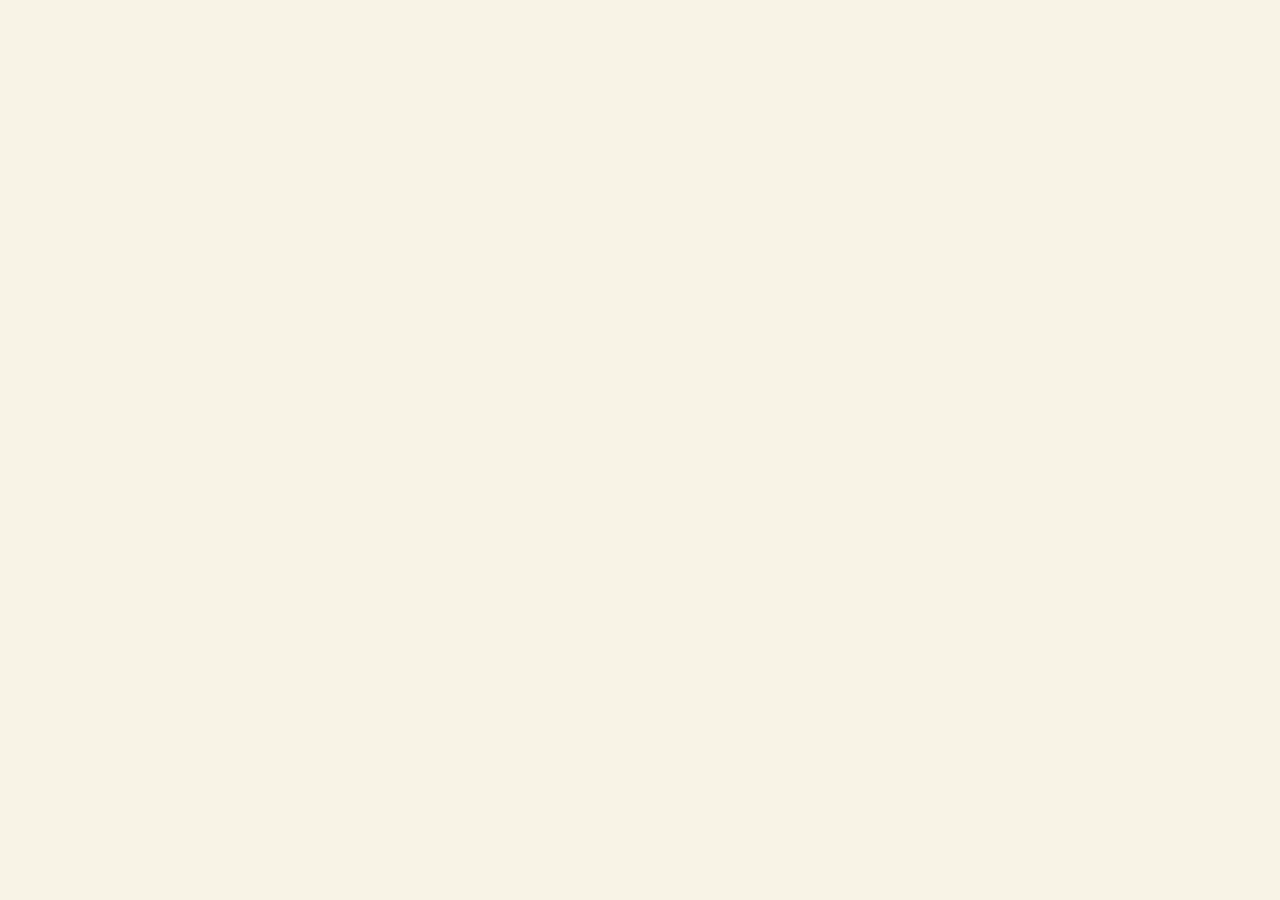
==== lightweight_clay.html @ d228c387 "Update lightweight_clay.html" ====
<!DOCTYPE html>
<html lang="zh-CN">
<head>
    <meta charset="UTF-8">
    <meta name="viewport" content="width=device-width, initial-scale=1.0">
    <title>轻质粘土 - Crafting Made Easy</title>
    <link href="https://fonts.googleapis.com/css2?family=Afacad:wght@400;500&display=swap" rel="stylesheet">
    <style>
        :root {
            --primary-color: #B59B7C;
            --secondary-color: #996633;
            --text-color: #8E6E53;
            --background-color: #F8F3E6;
            --highlight-color: #DEBCA9;
        }
        /* cite: custom font embedding with @font-face - MDN */
@font-face {
    font-family: 'Fascinate Inline';
    src: url('./fonts/FascinateInline-Regular.ttf') format('truetype');
    font-weight: normal;
    font-style: normal;
}

/* cite: custom font embedding with @font-face - MDN */
@font-face {
    font-family: 'Afacad';
    src: url('./fonts/Afacad-VariableFont_wght.ttf') format('truetype');
    font-weight: normal;
    font-style: normal;
}
        
body {
            font-family: 'Afacad', sans-serif;
            margin: 0;
            padding: 0;
            background-color: var(--background-color);
            color: var(--text-color);
            line-height: 1.6;
        }
        
        .container {
            max-width: 800px;
            margin: 0 auto;
            padding: 80px 20px;
            position: relative;
        }
        
        .home-icon {
            position: absolute;
            top: 20px;
            left: 20px;
            width: 40px;
            height: 40px;
            cursor: pointer;
            transition: transform 0.2s ease;
            z-index: 100;
        }

        .home-icon:hover {
            transform: scale(1.1);
        }
        
        .logo-container {
            width: 100%;
            text-align: center;
            margin-bottom: 30px;
            padding-top: 20px;
        }
        
        .title {
            display: flex;
            align-items: center;
            justify-content: center;
            color: #996633;
            font-size: 2.5rem;
            margin: 0;
            font-weight: 600;
        }

        .logo-palette {
            width: 55px;
            height: 55px;
            margin-right: 15px;
        }
        
        .intro-text {
            font-size: 1.2rem;
            margin-bottom: 40px;
            color: var(--text-color);
            text-align: justify;
        }
        
        .section-title {
            color: var(--secondary-color);
            font-size: 1.8rem;
            margin: 40px 0 20px;
            display: flex;
            align-items: center;
        }

        .section-title .emoji {
            font-size: 1.8rem;
            margin-right: 10px;
        }
        
        .feature {
            margin-bottom: 30px;
        }
        
        .feature-title {
            display: flex;
            align-items: center;
            font-size: 1.3rem;
            font-weight: 500;
            color: var(--secondary-color);
            margin-bottom: 10px;
        }
        
        .feature-title .emoji {
            font-size: 1.5rem;
            margin-right: 10px;
        }
        
        .feature-content {
            padding-left: 35px;
            font-size: 1.1rem;
        }
        
        @media (max-width: 768px) {
            .container {
                padding: 80px 15px;
            }
            
            .title {
                font-size: 2rem;
            }
            
            .intro-text {
                font-size: 1.1rem;
            }
            
            .section-title {
                font-size: 1.6rem;
            }
            
            .feature-title {
                font-size: 1.2rem;
            }
            
            .feature-content {
                font-size: 1rem;
                padding-left: 30px;
            }
        }
        
        /* PC端导航栏样式 */
        @media (min-width: 501px) {
            .nav-bar {
                width: 100%;
                height: 70px;
                background-color: rgba(248, 243, 230, 0.95);
                display: flex;
                justify-content: center;
                align-items: center;
                position: fixed;
                top: 0;
                left: 0;
                z-index: 2000;
                box-shadow: 0 2px 10px rgba(0, 0, 0, 0.05);
            }
            
            .nav-container {
                width: 80%;
                max-width: 1200px;
                display: flex;
                justify-content: space-between;
                align-items: center;
            }
            
            .nav-logo {
                font-family: 'Fascinate Inline', cursive;
                font-size: 1.5rem;
                color: var(--secondary-color);
                text-decoration: none;
            }
            
            .nav-links {
                display: flex;
                gap: 30px;
            }
            
            .nav-link {
                font-family: 'Afacad', sans-serif;
                font-size: 1.1rem;
                color: var(--text-color);
                text-decoration: none;
                position: relative;
                transition: color 0.3s ease;
            }
            
            .nav-link:hover {
                color: var(--secondary-color);
            }
            
            .nav-link::after {
                content: '';
                position: absolute;
                bottom: -5px;
                left: 0;
                width: 0;
                height: 2px;
                background-color: var(--secondary-color);
                transition: width 0.3s ease;
            }
            
            .nav-link:hover::after {
                width: 100%;
            }
            
            .nav-link.active {
                color: var(--secondary-color);
                font-weight: 500;
            }
            
            .nav-link.active::after {
                width: 100%;
            }
            
            /* 调整内容顶部间距以适应固定导航栏 */
            .container {
                padding-top: 100px;
            }
        }
        
        @media (max-width: 500px) {
            .nav-bar {
                display: none;
            }
        }
    </style>
</head>
<body>

</body>
</html>
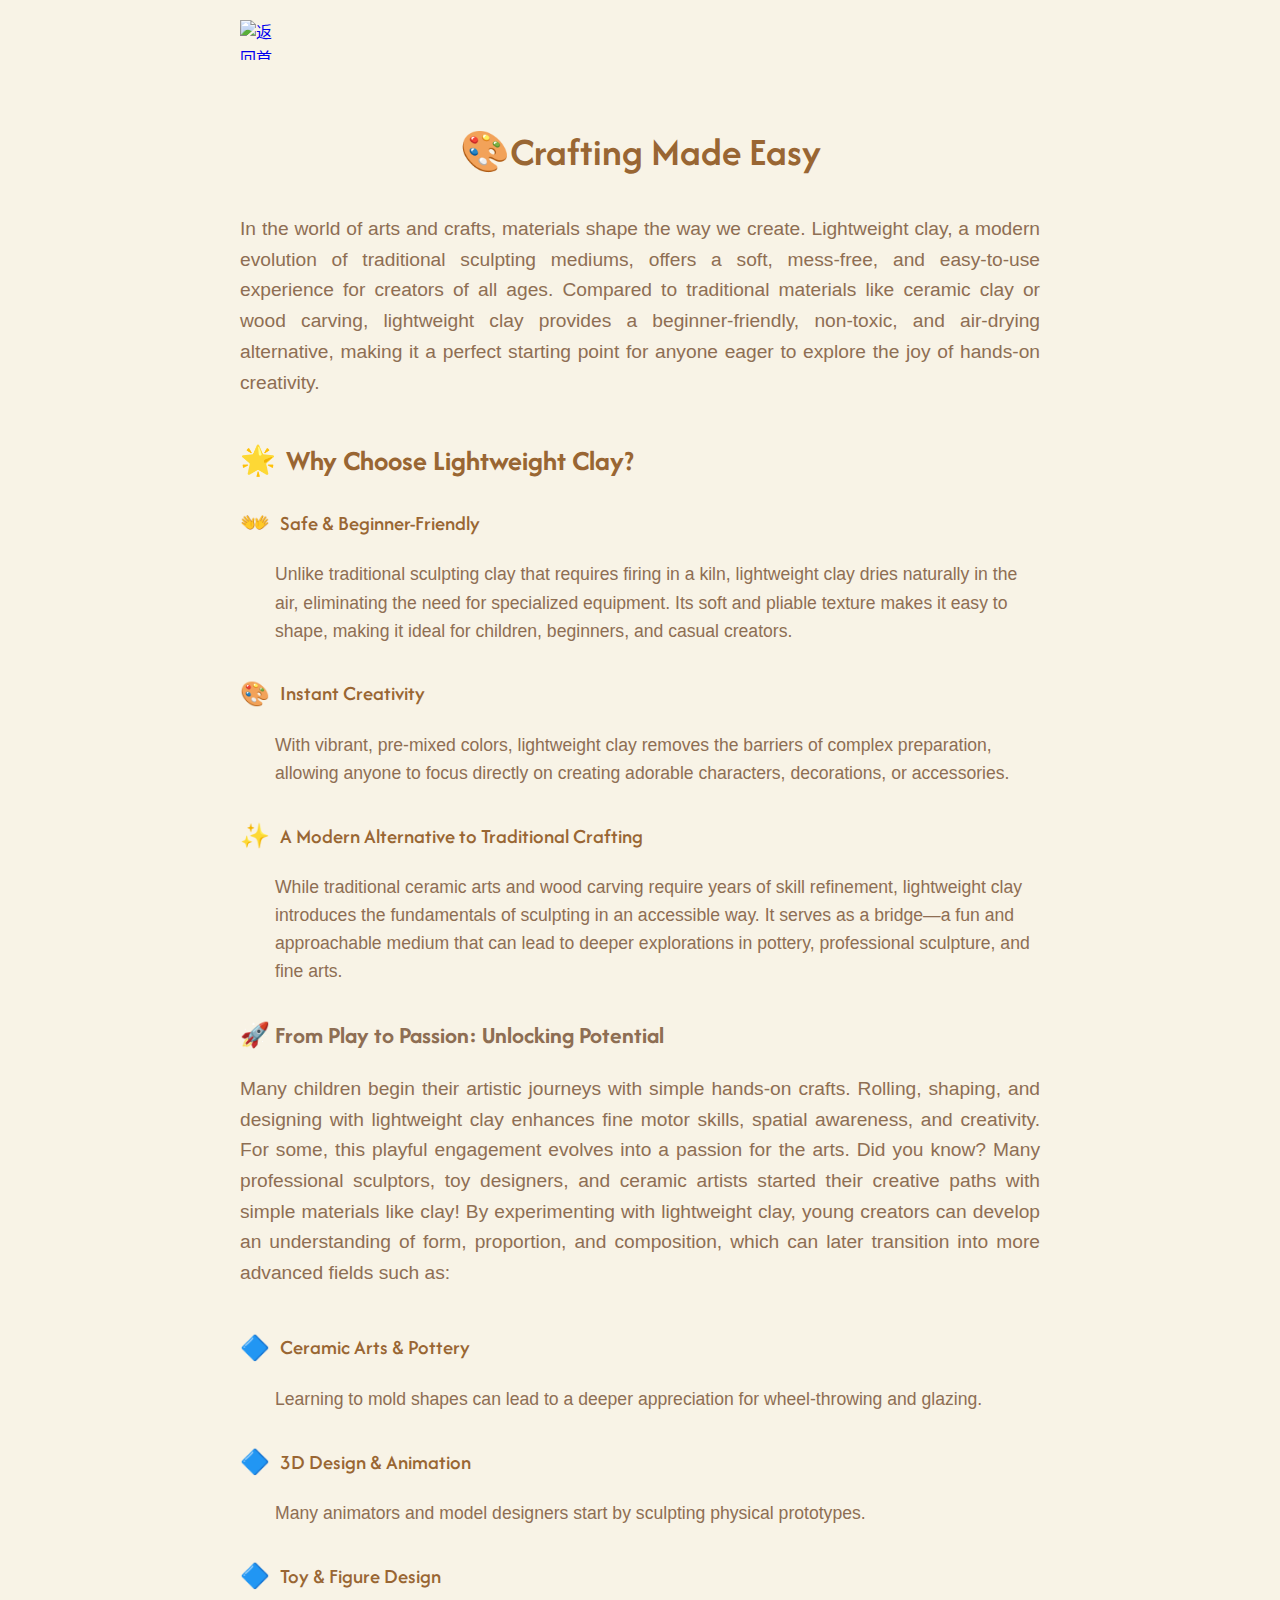
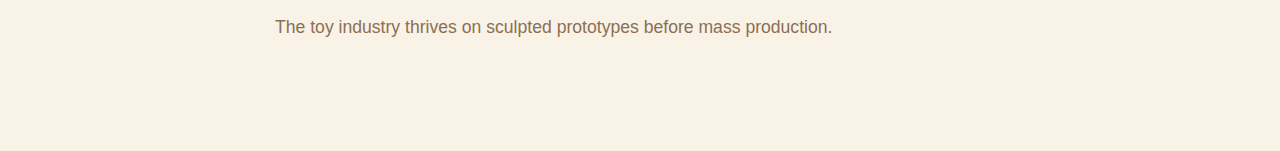
==== commit bda2ef0a: "Update lightweight_clay.html" ====
--- a/lightweight_clay.html
+++ b/lightweight_clay.html
@@ -240,6 +240,86 @@
     </style>
 </head>
 <body>
-
+    <div class="container">
+        <a href="index.html" class="home-link">
+            <img src="图案/home.png" alt="返回首页" class="home-icon">
+        </a>
+        
+        <div class="logo-container">
+            <h1 class="title">
+                <!-- cite: visual emoji enhancement for section headings -->
+<span class="emoji">🎨</span>
+                Crafting Made Easy
+            </h1>
+        </div>
+        
+        <p class="intro-text">
+            In the world of arts and crafts, materials shape the way we create. Lightweight clay, a modern evolution of traditional sculpting mediums, offers a soft, mess-free, and easy-to-use experience for creators of all ages. Compared to traditional materials like ceramic clay or wood carving, lightweight clay provides a beginner-friendly, non-toxic, and air-drying alternative, making it a perfect starting point for anyone eager to explore the joy of hands-on creativity.
+        </p>
+        
+        <h2 class="section-title">
+            <span class="emoji">🌟</span> Why Choose Lightweight Clay?
+        </h2>
+        
+        <div class="feature">
+            <div class="feature-title">
+                <span class="emoji">👐</span> Safe & Beginner-Friendly
+            </div>
+            <p class="feature-content">
+                Unlike traditional sculpting clay that requires firing in a kiln, lightweight clay dries naturally in the air, eliminating the need for specialized equipment. Its soft and pliable texture makes it easy to shape, making it ideal for children, beginners, and casual creators.
+            </p>
+        </div>
+        
+        <div class="feature">
+            <div class="feature-title">
+                <!-- cite: visual emoji enhancement for section headings -->
+<span class="emoji">🎨</span> Instant Creativity
+            </div>
+            <p class="feature-content">
+                With vibrant, pre-mixed colors, lightweight clay removes the barriers of complex preparation, allowing anyone to focus directly on creating adorable characters, decorations, or accessories.
+            </p>
+        </div>
+        
+        <div class="feature">
+            <div class="feature-title">
+                <span class="emoji">✨</span> A Modern Alternative to Traditional Crafting
+            </div>
+            <p class="feature-content">
+                While traditional ceramic arts and wood carving require years of skill refinement, lightweight clay introduces the fundamentals of sculpting in an accessible way. It serves as a bridge—a fun and approachable medium that can lead to deeper explorations in pottery, professional sculpture, and fine arts.
+            </p>
+        </div>
+        <h2><span class="emoji">🚀</span> From Play to Passion: Unlocking Potential
+        </h2>
+
+        <p class="intro-text">
+            Many children begin their artistic journeys with simple hands-on crafts. Rolling, shaping, and designing with lightweight clay enhances fine motor skills, spatial awareness, and creativity. For some, this playful engagement evolves into a passion for the arts. Did you know? Many professional sculptors, toy designers, and ceramic artists started their creative paths with simple materials like clay! By experimenting with lightweight clay, young creators can develop an understanding of form, proportion, and composition, which can later transition into more advanced fields such as:
+        </p>
+        
+        <div class="feature">
+            <div class="feature-title">
+                <span class="emoji">🔷</span> Ceramic Arts & Pottery
+            </div>
+            <p class="feature-content">
+                Learning to mold shapes can lead to a deeper appreciation for wheel-throwing and glazing.
+            </p>
+        </div>
+
+        <div class="feature">
+            <div class="feature-title">
+                <span class="emoji">🔷</span> 3D Design & Animation
+            </div>
+            <p class="feature-content">
+                Many animators and model designers start by sculpting physical prototypes.
+            </p>
+        </div>
+
+        <div class="feature">
+            <div class="feature-title">
+                <span class="emoji">🔷</span> Toy & Figure Design
+            </div>
+            <p class="feature-content">
+                The toy industry thrives on sculpted prototypes before mass production.
+            </p>
+        </div>
 </body>
 </html> 
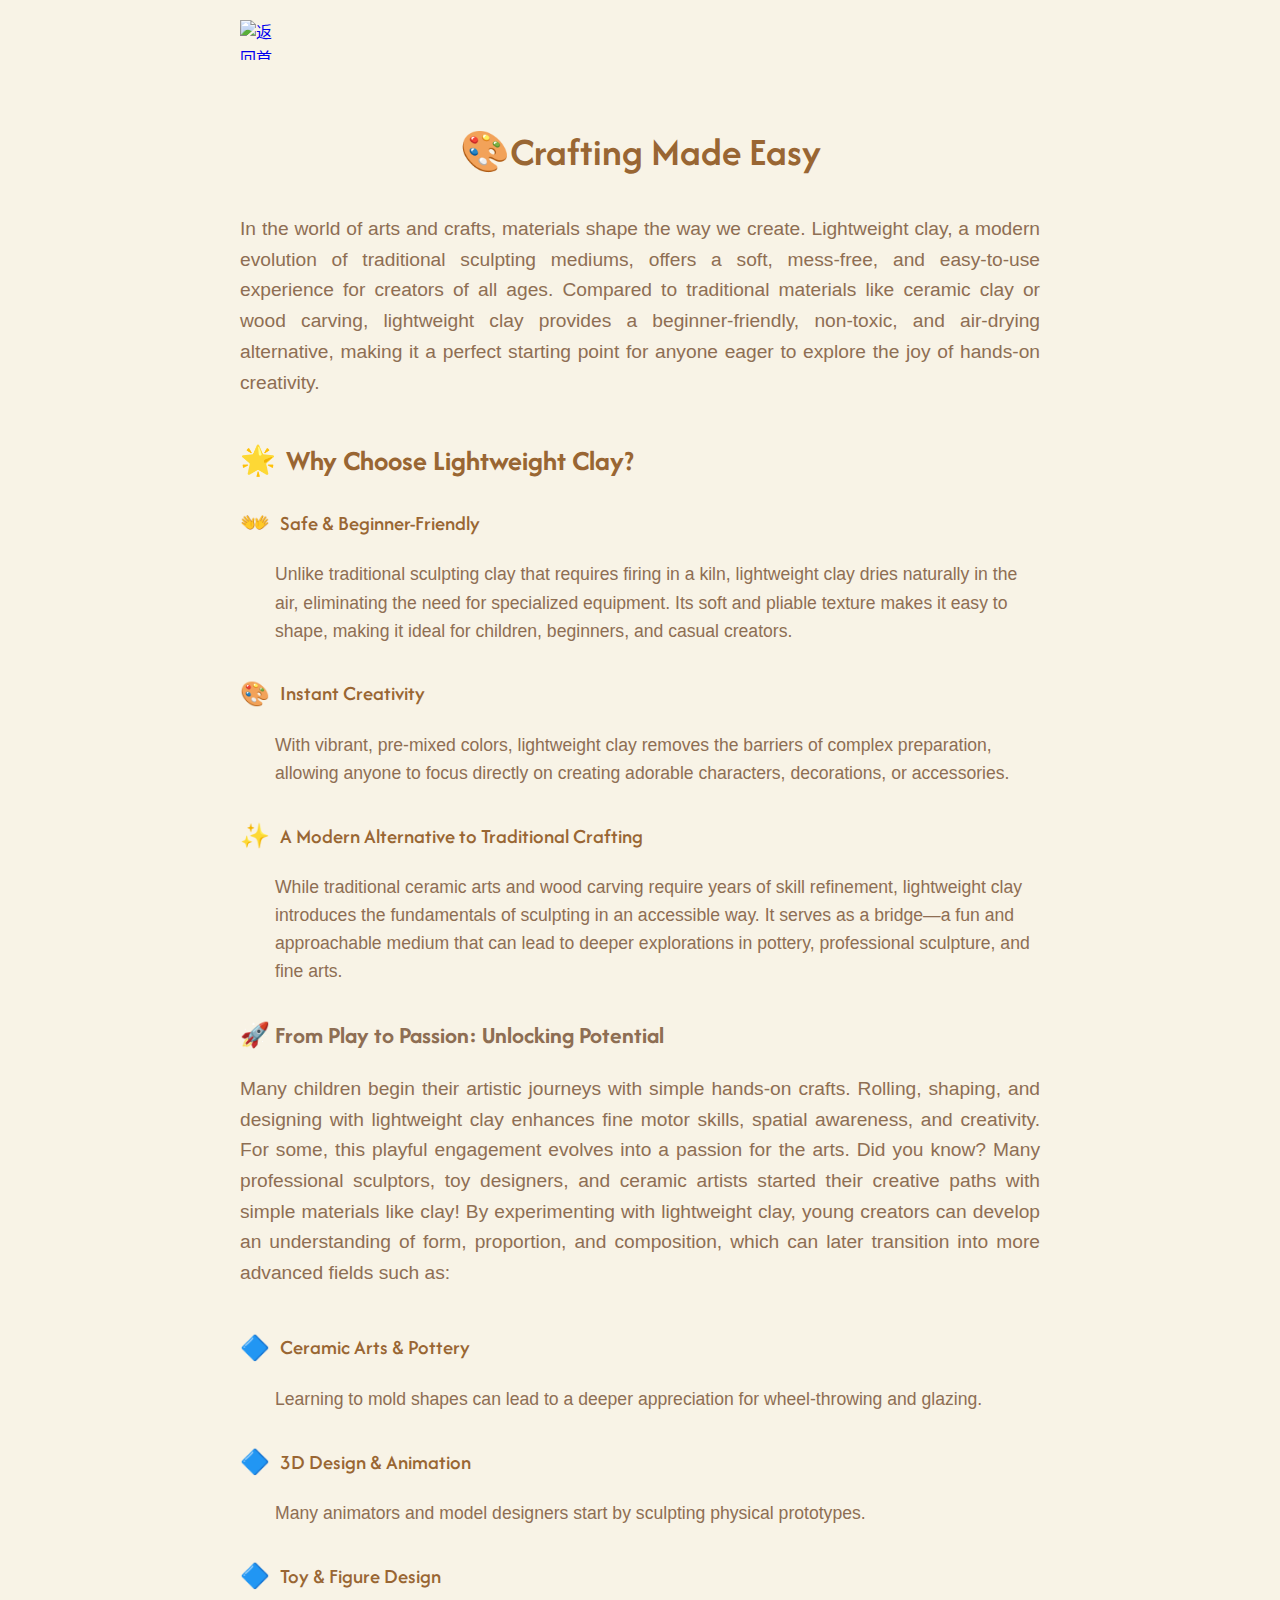
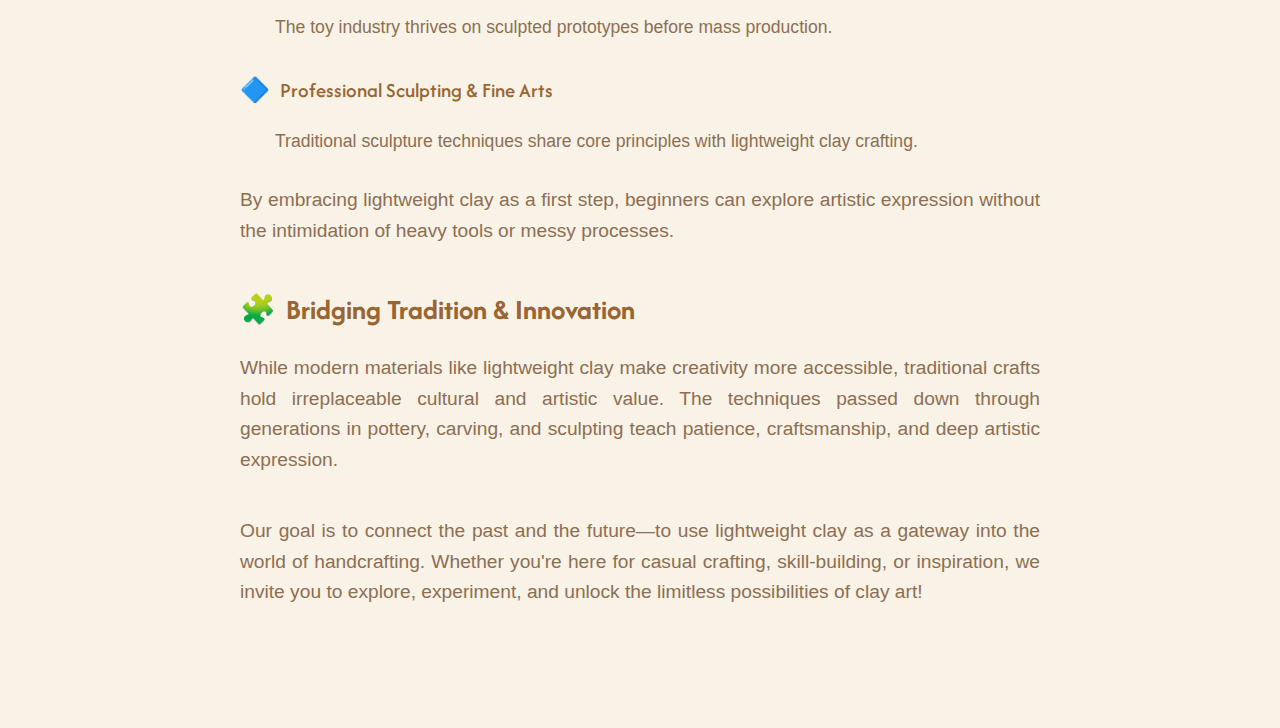
==== commit 256ae4c9: "Update lightweight_clay.html" ====
--- a/lightweight_clay.html
+++ b/lightweight_clay.html
@@ -321,5 +321,31 @@
                 The toy industry thrives on sculpted prototypes before mass production.
             </p>
         </div>
+
+        <div class="feature">
+            <div class="feature-title">
+                <span class="emoji">🔷</span> Professional Sculpting & Fine Arts
+            </div>
+            <p class="feature-content">
+                Traditional sculpture techniques share core principles with lightweight clay crafting.
+            </p>
+        </div>
+        
+        <p class="intro-text">
+            By embracing lightweight clay as a first step, beginners can explore artistic expression without the intimidation of heavy tools or messy processes.
+        </p>
+        
+        <h2 class="section-title">
+            <span class="emoji">🧩</span> Bridging Tradition & Innovation
+        </h2>
+        
+        <p class="intro-text">
+            While modern materials like lightweight clay make creativity more accessible, traditional crafts hold irreplaceable cultural and artistic value. The techniques passed down through generations in pottery, carving, and sculpting teach patience, craftsmanship, and deep artistic expression.
+        </p>
+        
+        <p class="intro-text">
+            Our goal is to connect the past and the future—to use lightweight clay as a gateway into the world of handcrafting. Whether you're here for casual crafting, skill-building, or inspiration, we invite you to explore, experiment, and unlock the limitless possibilities of clay art!
+        </p>
+    </div>
 </body>
 </html> 
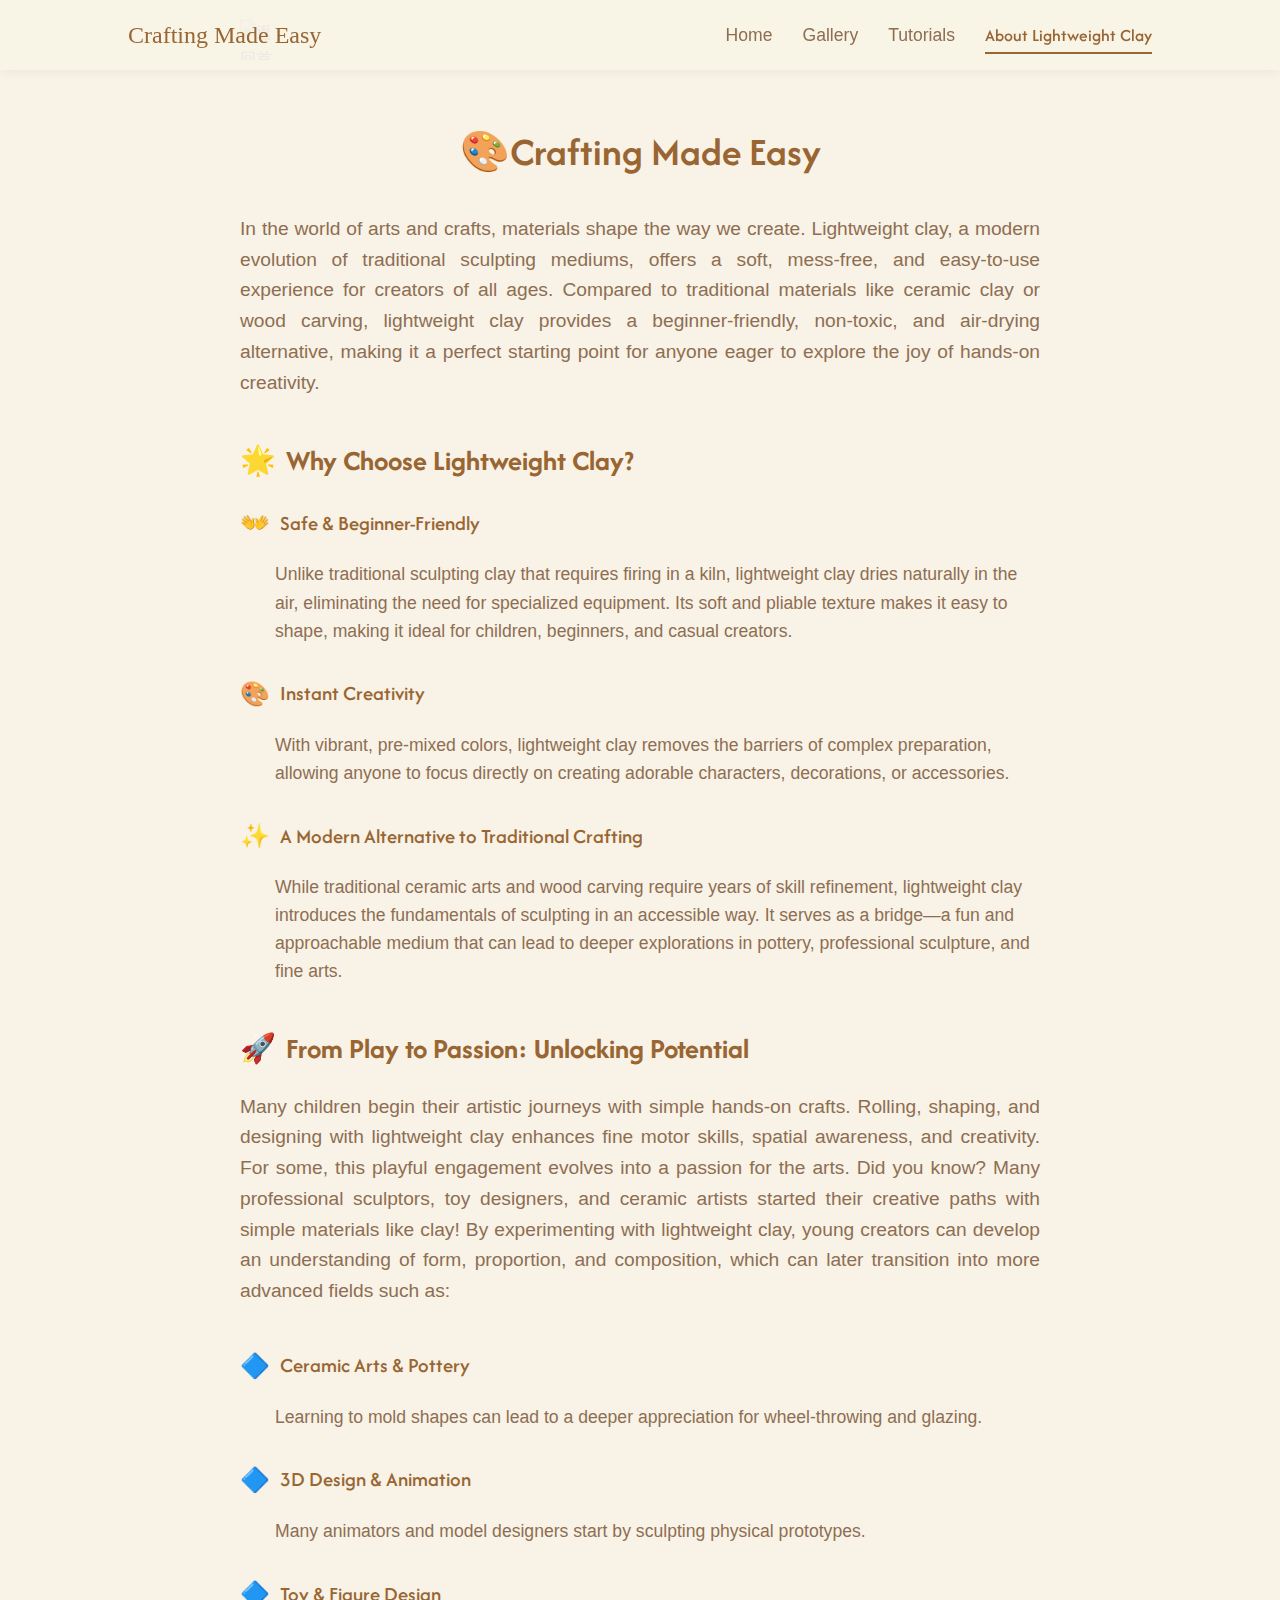
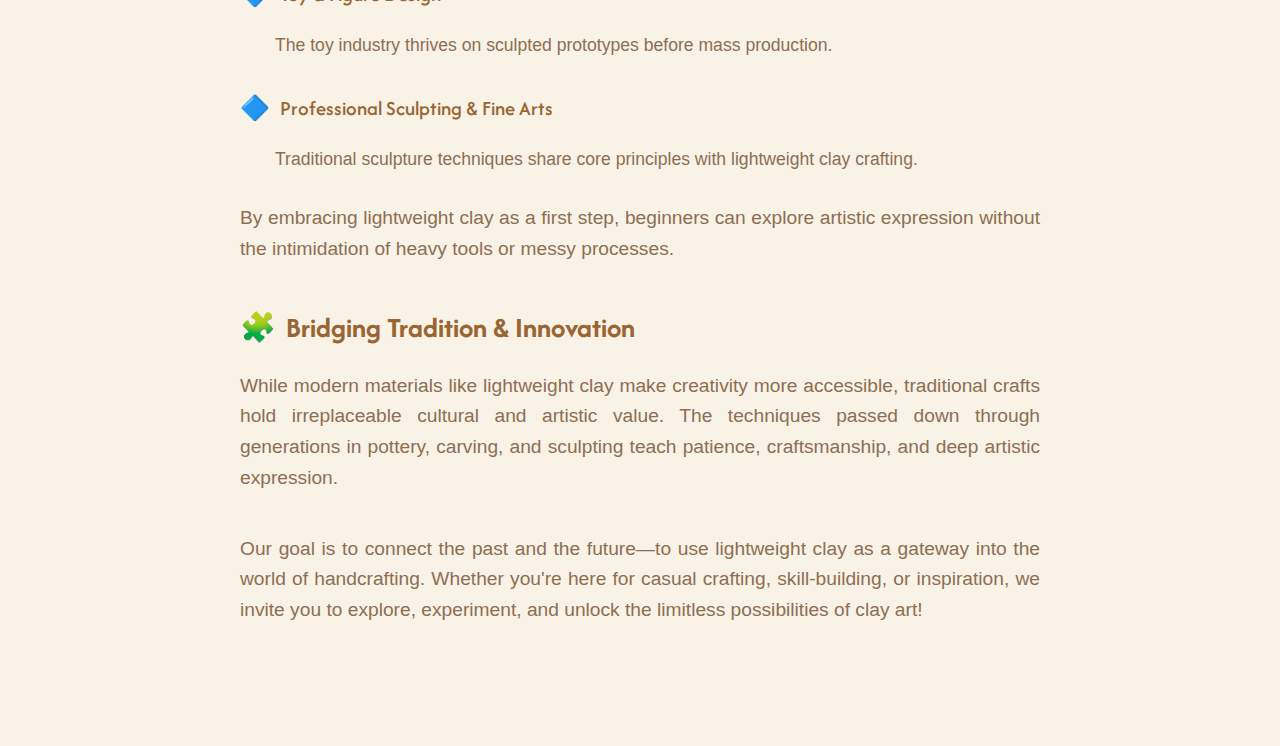
==== commit ac5b541e: "Update lightweight_clay.html" ====
--- a/lightweight_clay.html
+++ b/lightweight_clay.html
@@ -1,5 +1,5 @@
 <!DOCTYPE html>
-<html lang="zh-CN">
+<html lang="en">
 <head>
     <meta charset="UTF-8">
     <meta name="viewport" content="width=device-width, initial-scale=1.0">
@@ -240,6 +240,20 @@
     </style>
 </head>
 <body>
+    <!-- PC端导航栏 -->
+    <!-- cite: advanced navigation styling beyond basic HTML demo -->
+<div class="nav-bar" id="pc-nav-bar">
+    <div class="nav-container">
+        <a href="index.html" class="nav-logo">Crafting Made Easy</a>
+        <div class="nav-links">
+            <a href="index.html" class="nav-link">Home</a>
+            <a href="puppy_tutorial.html" class="nav-link">Gallery</a>
+            <a href="test.html" class="nav-link">Tutorials</a>
+            <a href="lightweight_clay.html" class="nav-link active">About Lightweight Clay</a>
+        </div>
+    </div>
+</div>
+
     <div class="container">
         <a href="index.html" class="home-link">
             <img src="图案/home.png" alt="返回首页" class="home-icon">
@@ -288,7 +302,9 @@
                 While traditional ceramic arts and wood carving require years of skill refinement, lightweight clay introduces the fundamentals of sculpting in an accessible way. It serves as a bridge—a fun and approachable medium that can lead to deeper explorations in pottery, professional sculpture, and fine arts.
             </p>
         </div>
-        <h2><span class="emoji">🚀</span> From Play to Passion: Unlocking Potential
+
+        <h2 class="section-title">
+            <span class="emoji">🚀</span> From Play to Passion: Unlocking Potential
         </h2>
 
         <p class="intro-text">
@@ -348,4 +364,4 @@
         </p>
     </div>
 </body>
-</html> 
+</html> 